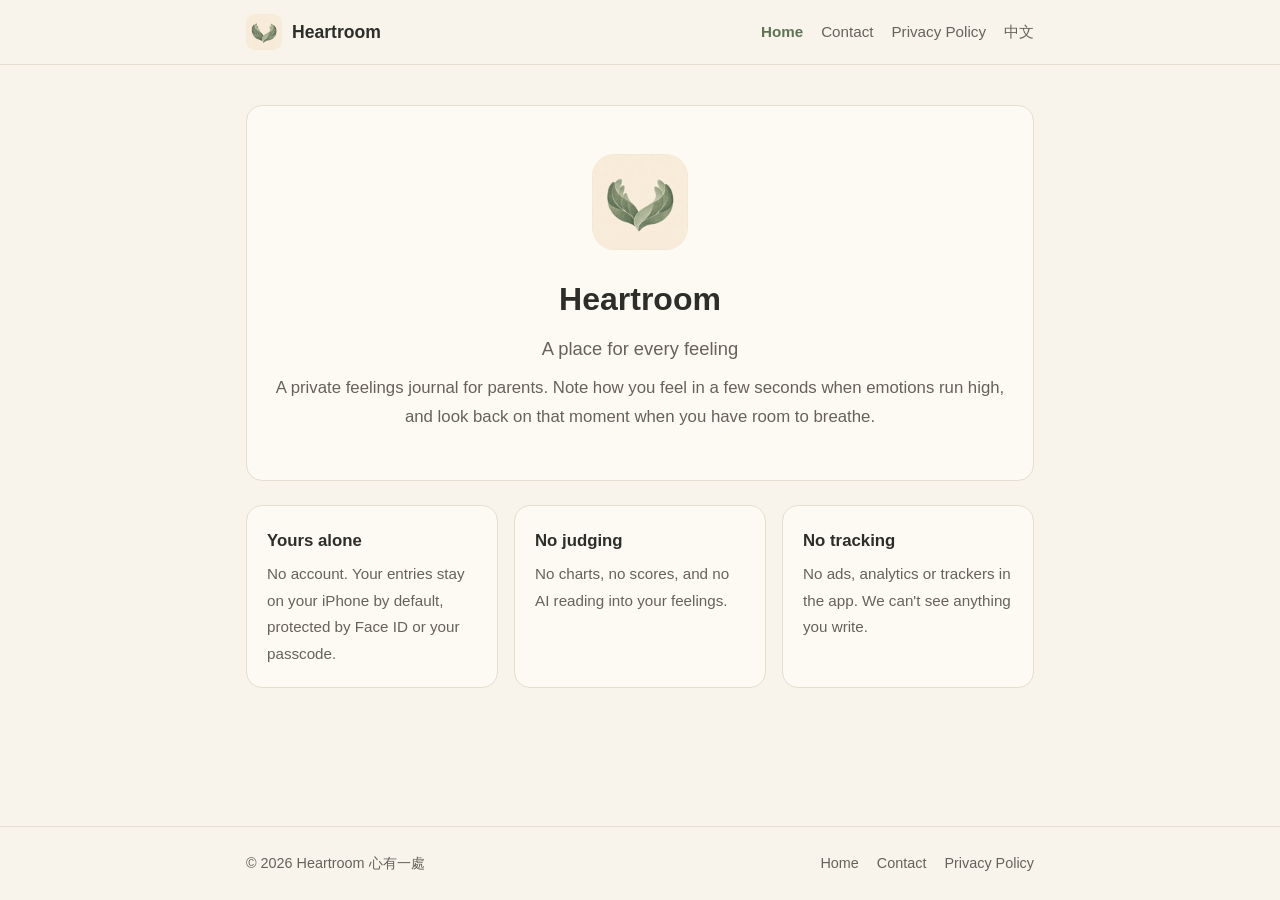
==== index.html @ 6442d348 "feat: add heartroom public website Static site (home, contact, privacy policy) in Traditional Chines" ====
<!doctype html>
<html lang="zh-Hant">
<head>
  <meta charset="utf-8">
  <meta name="viewport" content="width=device-width, initial-scale=1">
  <title>心有一處 Heartroom</title>
  <meta name="description" content="給父母的私人情緒日誌。願每一種感受，心裡都有一處可以安放。">
  <meta property="og:type" content="website">
  <meta property="og:title" content="心有一處 Heartroom">
  <meta property="og:description" content="給父母的私人情緒日誌。願每一種感受，心裡都有一處可以安放。">
  <link rel="icon" type="image/png" href="appicon.png">
  <link rel="stylesheet" href="style.css">
  <script src="lang-redirect.js"></script>
</head>
<body>
  <header class="nav-header">
    <div class="container nav-container">
      <a href="index.html" class="logo-group">
        <img src="appicon.png" alt="" class="logo-img">
        <span class="logo-text">心有一處</span>
      </a>
      <nav class="nav-links">
        <a href="index.html" class="active">首頁</a><a href="support.html">聯絡我們</a><a href="privacy-policy.html">隱私權政策</a>
        <a href="en/index.html" class="lang-switch" data-lang="en" lang="en">EN</a>
      </nav>
    </div>
  </header>

  <main class="container">
    <section class="card hero">
      <img src="appicon.png" alt="心有一處 App 圖示" class="logo-img">
      <h1>心有一處</h1>
      <p class="tagline">願每一種感受，心裡都有一處可以安放</p>
      <p class="lead">給父母的私人情緒日誌。在情緒湧上來的當下，用幾秒鐘記下自己的感受；等有餘裕時，再回頭看看當時的自己。</p>
    </section>

    <div class="points">
      <div class="point"><h2>只屬於你</h2><p>不需要帳號，資料預設只存在你的 iPhone，開啟需要 Face ID 或密碼。</p></div>
      <div class="point"><h2>不分析、不評價</h2><p>沒有圖表、沒有分數，也不用 AI 解讀你的感受。</p></div>
      <div class="point"><h2>不追蹤</h2><p>App 沒有廣告、分析或追蹤工具，我們看不到你寫的任何內容。</p></div>
    </div>
  </main>

  <footer>
    <div class="container">
      <p>© 2026 心有一處 Heartroom</p>
      <a href="index.html">首頁</a><a href="support.html">聯絡我們</a><a href="privacy-policy.html">隱私權政策</a>
    </div>
  </footer>
</body>
</html>
---- style.css ----
/* 心有一處 Heartroom 網站樣式。色彩與 App 的 Palette 一致（奶油白、草綠、森林黑）。 */
:root {
  color-scheme: light dark;
  --bg: #f8f4ec;
  --card-bg: #fdfaf4;
  --text: #2d2e2a;
  --muted: #66625b;
  --border: #e4ded0;
  --accent: #5f7355;
  --accent-hover: #4e6146;
  --accent-light: #e3e6d5;
  --radius: 16px;
  --font: -apple-system, BlinkMacSystemFont, "SF Pro Text", "PingFang TC", "Noto Sans TC", "Helvetica Neue", Arial, sans-serif;
}

@media (prefers-color-scheme: dark) {
  :root {
    --bg: #151914;
    --card-bg: #1e231c;
    --text: #efe8da;
    --muted: #b5ae9f;
    --border: #323a2f;
    --accent: #a5b795;
    --accent-hover: #b8c8a9;
    --accent-light: #2f3a2a;
  }
}

* { box-sizing: border-box; }

body {
  margin: 0;
  background-color: var(--bg);
  color: var(--text);
  font-family: var(--font);
  line-height: 1.75;
  -webkit-font-smoothing: antialiased;
  display: flex;
  flex-direction: column;
  min-height: 100vh;
  overflow-x: hidden;
}

a { color: var(--accent); }
a:hover { color: var(--accent-hover); }

.container {
  max-width: 820px;
  margin: 0 auto;
  padding: 0 16px;
  width: 100%;
}

main { flex: 1; }
main.container { padding-top: 40px; padding-bottom: 80px; }

/* 導覽列 */
.nav-header {
  padding: 14px 0;
  border-bottom: 1px solid var(--border);
  background-color: color-mix(in srgb, var(--bg) 85%, transparent);
  position: sticky;
  top: 0;
  z-index: 10;
  backdrop-filter: blur(12px);
  -webkit-backdrop-filter: blur(12px);
}

.nav-container {
  display: flex;
  justify-content: space-between;
  align-items: center;
  gap: 16px;
  flex-wrap: wrap;
}

.logo-group {
  display: flex;
  align-items: center;
  gap: 10px;
  text-decoration: none;
  color: var(--text);
}

.logo-img { width: 36px; height: 36px; border-radius: 9px; }
.logo-text { font-weight: 700; font-size: 1.1rem; }

.nav-links { display: flex; gap: 18px; flex-wrap: wrap; font-size: 0.95rem; }
.nav-links a { color: var(--muted); text-decoration: none; }
.nav-links a:hover, .nav-links a.active { color: var(--accent); }
.nav-links a.active { font-weight: 600; }

/* 卡片與內容 */
.card {
  background: var(--card-bg);
  border: 1px solid var(--border);
  border-radius: var(--radius);
  padding: 32px 28px;
}

h1 { font-size: 2rem; line-height: 1.3; margin: 0 0 12px; }
.lead { color: var(--muted); font-size: 1.05rem; margin: 0; }
.meta { color: var(--muted); font-size: 0.9rem; }

.hero { text-align: center; padding: 48px 28px; }
.hero .logo-img { width: 96px; height: 96px; border-radius: 22px; margin-bottom: 20px; }
.tagline { font-size: 1.15rem; color: var(--muted); margin: 0 0 8px; }

.points { display: grid; grid-template-columns: repeat(auto-fit, minmax(220px, 1fr)); gap: 16px; margin-top: 24px; }
.point { background: var(--card-bg); border: 1px solid var(--border); border-radius: var(--radius); padding: 20px; }
.point h2 { font-size: 1.05rem; margin: 0 0 6px; }
.point p { margin: 0; color: var(--muted); font-size: 0.95rem; }

.summary-box {
  margin: 24px 0;
  padding: 20px 22px;
  border-left: 4px solid var(--accent);
  background-color: var(--accent-light);
  border-radius: 0 var(--radius) var(--radius) 0;
}

.prose h2 {
  font-size: 1.3rem;
  color: var(--accent);
  margin: 36px 0 12px;
  border-bottom: 1px solid var(--border);
  padding-bottom: 8px;
}
.prose h3 { font-size: 1.05rem; margin: 24px 0 8px; }
.prose ul { padding-left: 1.4rem; }
.prose li { margin-bottom: 8px; }

/* 常見問題 */
.faq { margin-top: 24px; display: grid; gap: 12px; }
.faq-card { background: var(--card-bg); border: 1px solid var(--border); border-radius: var(--radius); padding: 20px 22px; }
.faq-card h3 { margin: 0 0 6px; font-size: 1.02rem; }
.faq-card p { margin: 0; color: var(--muted); }

.contact-box { text-align: center; margin-top: 24px; }
.btn {
  display: inline-block;
  background: var(--accent);
  color: var(--bg);
  text-decoration: none;
  font-weight: 600;
  padding: 12px 24px;
  border-radius: 999px;
  margin-top: 8px;
}
.btn:hover { background: var(--accent-hover); color: var(--bg); }

/* 頁尾 */
footer {
  border-top: 1px solid var(--border);
  padding: 24px 0;
  font-size: 0.9rem;
  color: var(--muted);
}
footer .container { display: flex; flex-wrap: wrap; gap: 8px 18px; align-items: center; }
footer p { margin: 0 auto 0 0; }
footer a { color: var(--muted); text-decoration: none; }
footer a:hover { color: var(--accent); }

@media (max-width: 600px) {
  h1 { font-size: 1.6rem; }
  .card { padding: 24px 18px; }
  .hero { padding: 36px 18px; }
  footer p { width: 100%; }
}
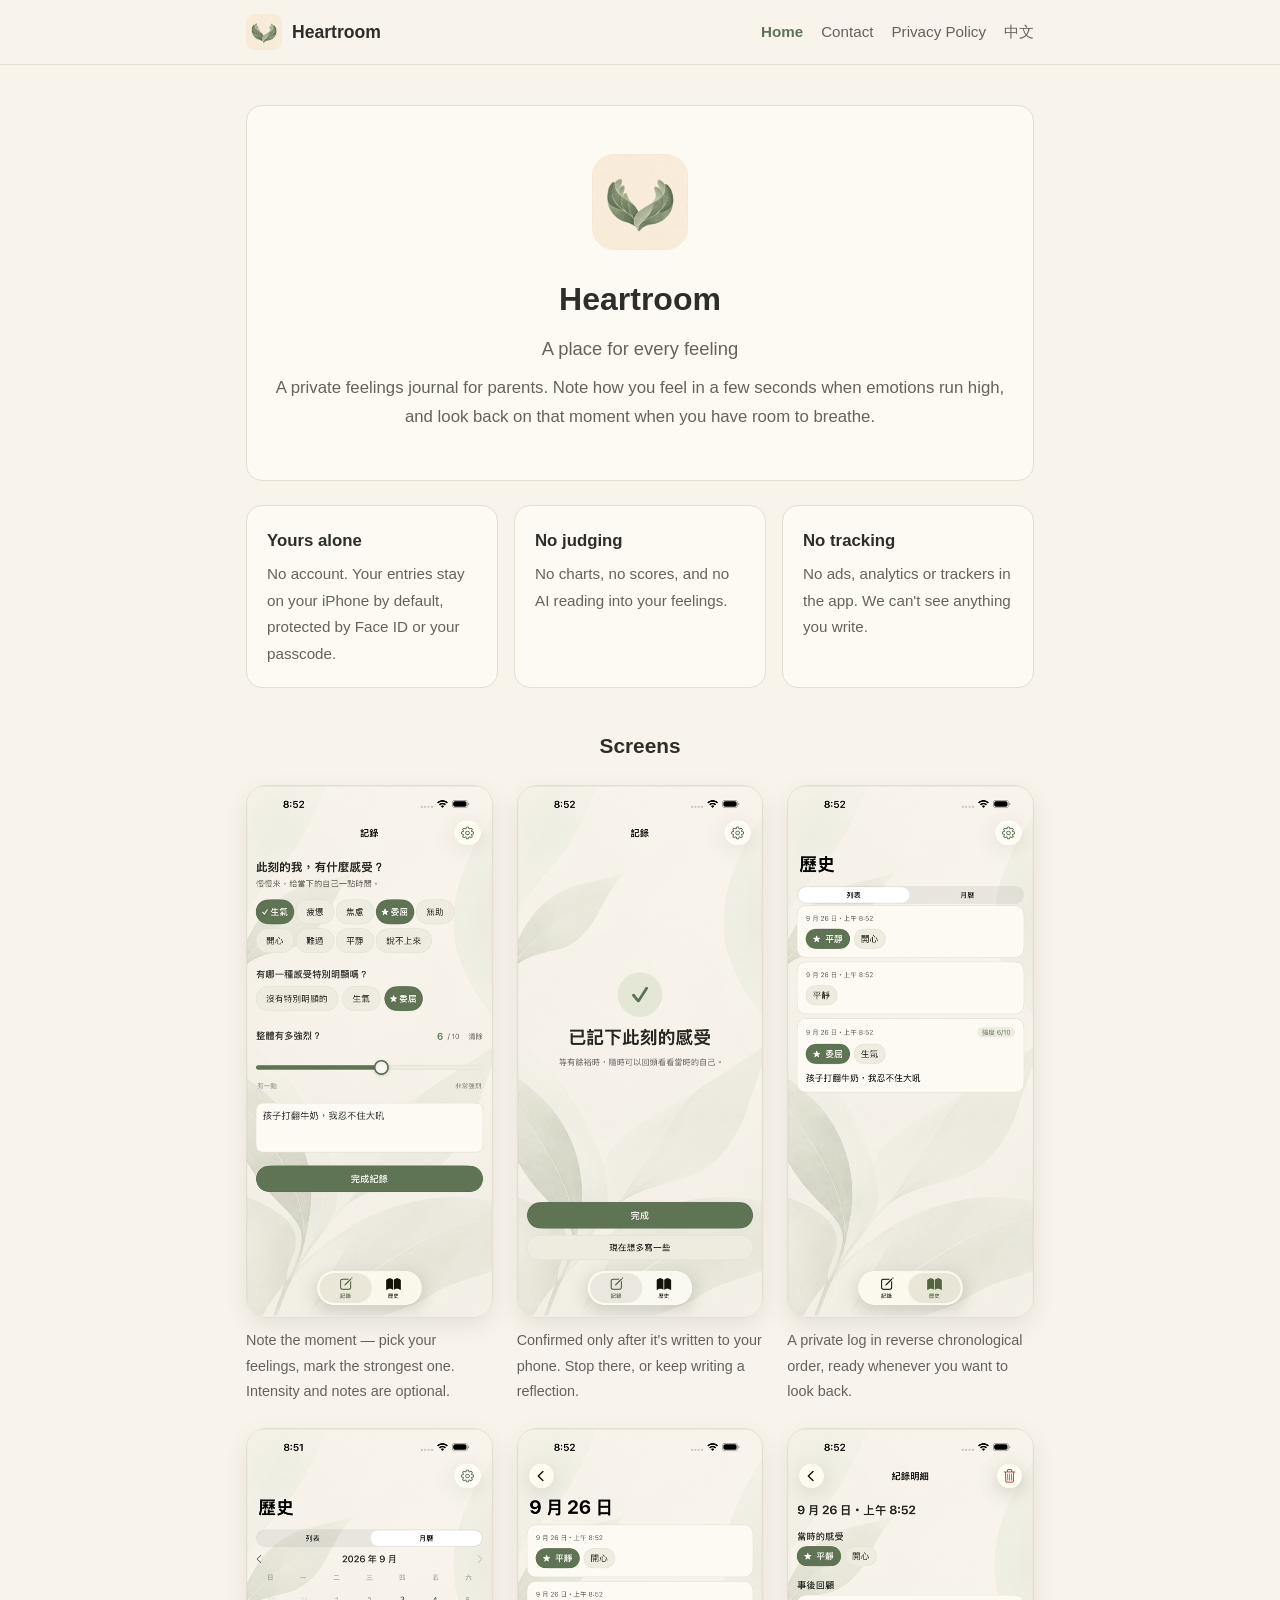
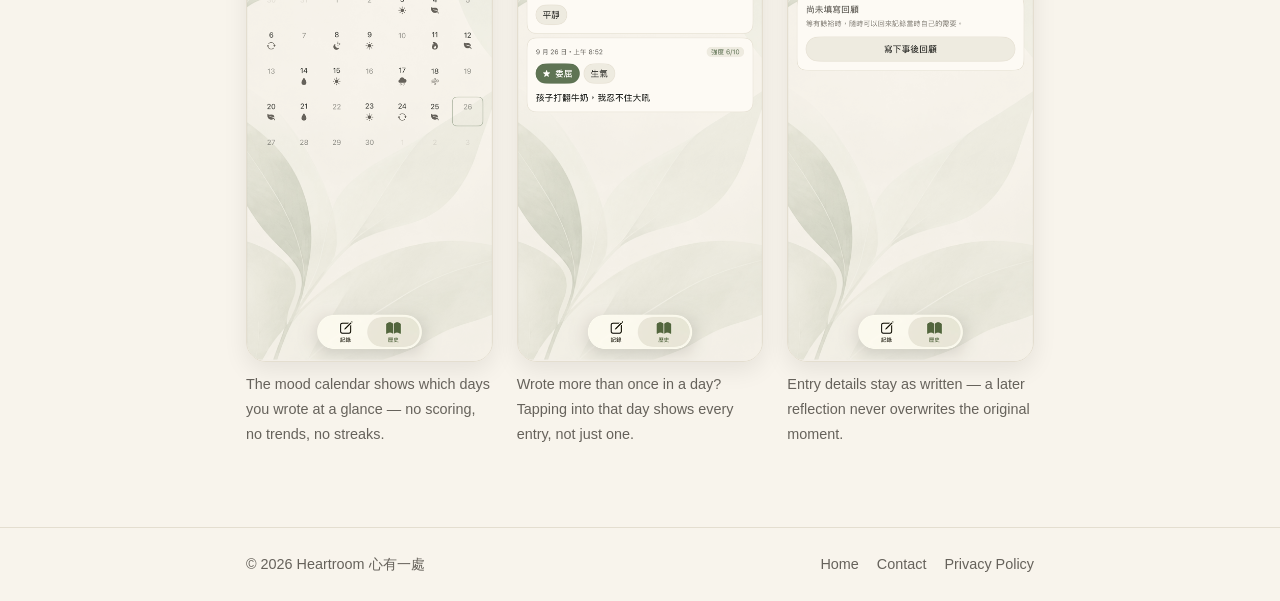
==== commit 1e8821d9: "feat: add screen preview gallery to the homepage Adds the six app screenshots (record, saved, histor" ====
--- a/index.html
+++ b/index.html
@@ -39,6 +39,36 @@
       <div class="point"><h2>不分析、不評價</h2><p>沒有圖表、沒有分數，也不用 AI 解讀你的感受。</p></div>
       <div class="point"><h2>不追蹤</h2><p>App 沒有廣告、分析或追蹤工具，我們看不到你寫的任何內容。</p></div>
     </div>
+
+    <section class="screens">
+      <h2>畫面預覽</h2>
+      <div class="screens-grid">
+        <figure class="screen-figure">
+          <img src="screenshots/01_record_entry.png" alt="記錄畫面：選擇感受、設定主要感受、拉強度、寫下想法" loading="lazy">
+          <figcaption>記下此刻——選擇感受、標出最明顯的一種，強度與備註都可以留白。</figcaption>
+        </figure>
+        <figure class="screen-figure">
+          <img src="screenshots/02_record_success.png" alt="儲存完成畫面" loading="lazy">
+          <figcaption>確認寫進手機後才顯示完成，可以直接結束，也可以接著寫回顧。</figcaption>
+        </figure>
+        <figure class="screen-figure">
+          <img src="screenshots/03_history_list.png" alt="歷史列表畫面" loading="lazy">
+          <figcaption>依時間倒序的私人日誌，隨時回頭看看寫過什麼。</figcaption>
+        </figure>
+        <figure class="screen-figure">
+          <img src="screenshots/06_history_calendar.png" alt="情緒月曆畫面" loading="lazy">
+          <figcaption>情緒月曆一覽這個月哪幾天有記錄，不做效價或強度編碼，也不計算完成率。</figcaption>
+        </figure>
+        <figure class="screen-figure">
+          <img src="screenshots/04_history_day_entries.png" alt="同一天多筆紀錄清單" loading="lazy">
+          <figcaption>同一天寫了不只一筆？點進當天也不會漏看任何一筆。</figcaption>
+        </figure>
+        <figure class="screen-figure">
+          <img src="screenshots/05_history_detail.png" alt="單筆紀錄明細畫面" loading="lazy">
+          <figcaption>紀錄明細保留原始內容，事後回顧不會覆寫當時寫下的自己。</figcaption>
+        </figure>
+      </div>
+    </section>
   </main>
 
   <footer>
--- a/style.css
+++ b/style.css
@@ -111,6 +111,25 @@
 .point h2 { font-size: 1.05rem; margin: 0 0 6px; }
 .point p { margin: 0; color: var(--muted); font-size: 0.95rem; }
 
+/* 畫面預覽 */
+.screens { margin-top: 40px; text-align: center; }
+.screens h2 { font-size: 1.3rem; margin: 0 0 20px; }
+.screens-grid {
+  display: grid;
+  grid-template-columns: repeat(auto-fit, minmax(200px, 1fr));
+  gap: 24px;
+  text-align: left;
+}
+.screen-figure { margin: 0; }
+.screen-figure img {
+  width: 100%;
+  border-radius: 20px;
+  border: 1px solid var(--border);
+  box-shadow: 0 8px 24px rgba(0, 0, 0, 0.08);
+  display: block;
+}
+.screen-figure figcaption { margin-top: 10px; color: var(--muted); font-size: 0.9rem; }
+
 .summary-box {
   margin: 24px 0;
   padding: 20px 22px;
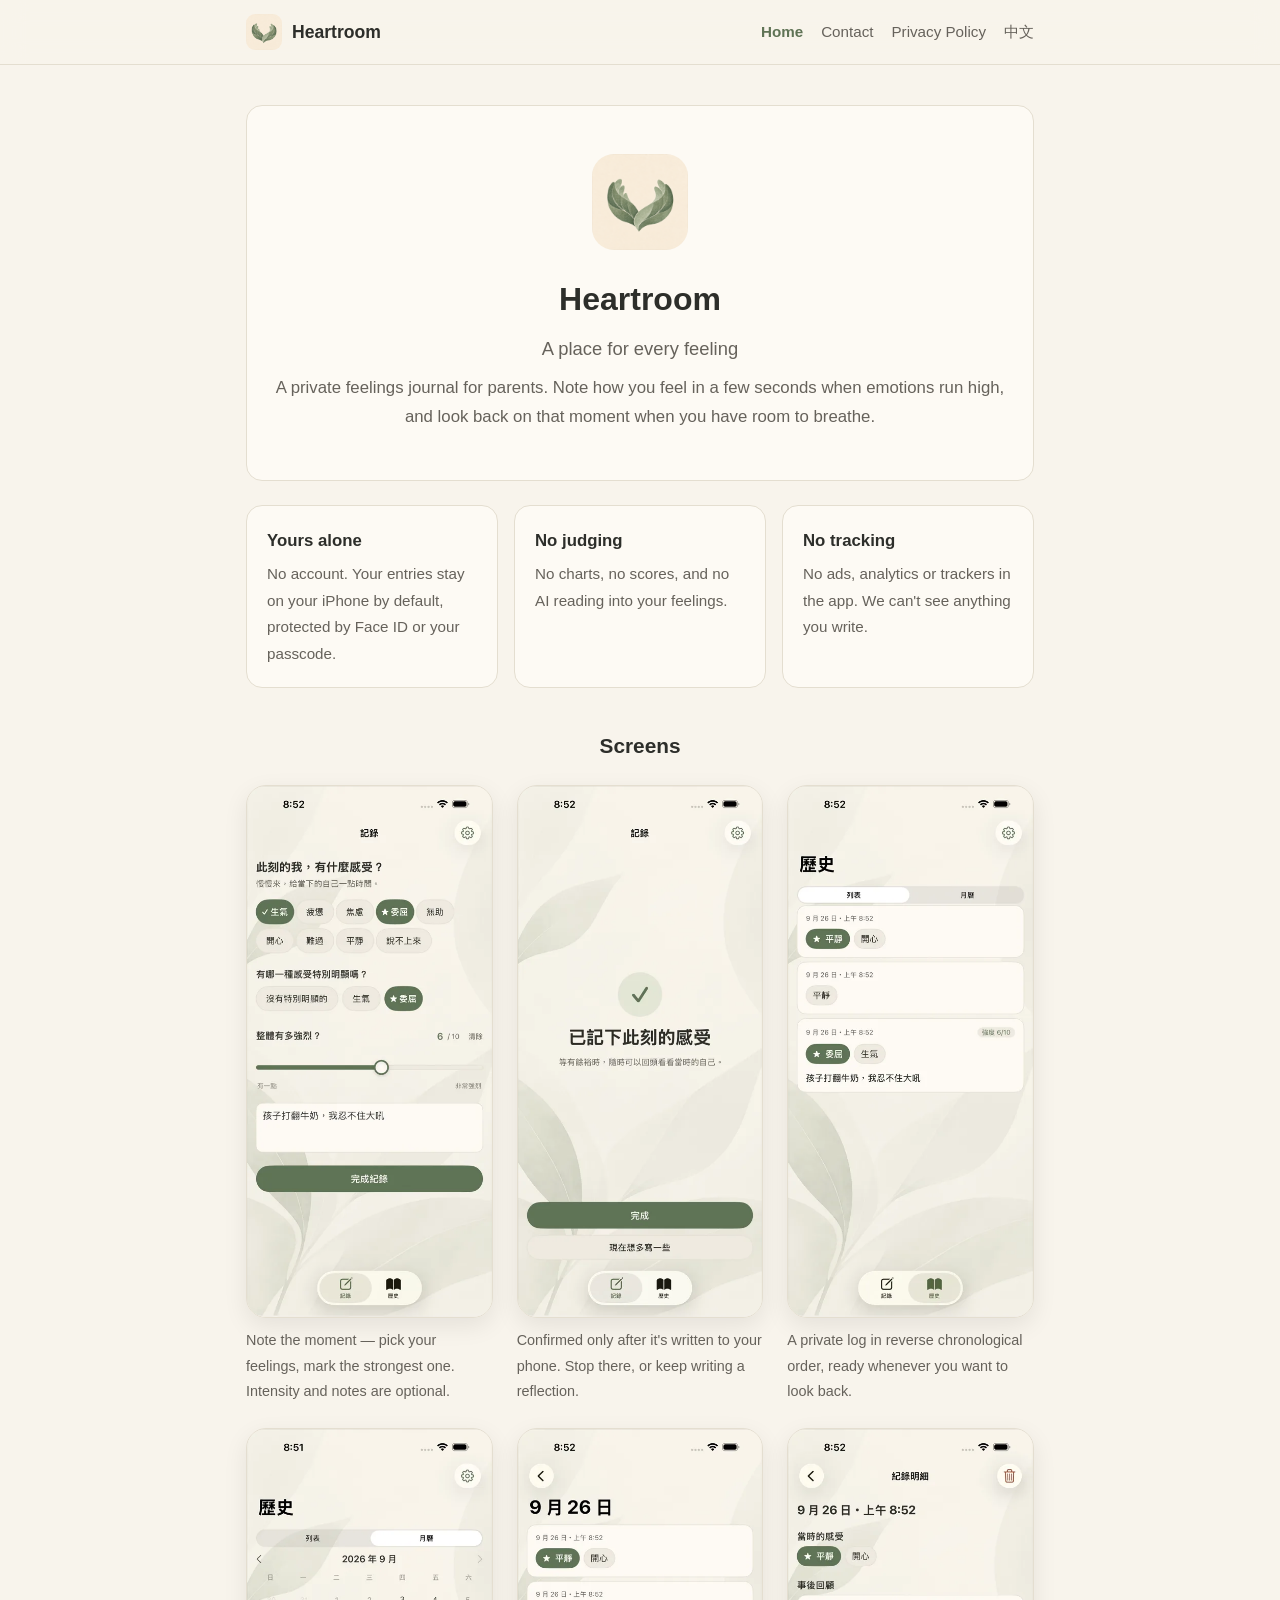
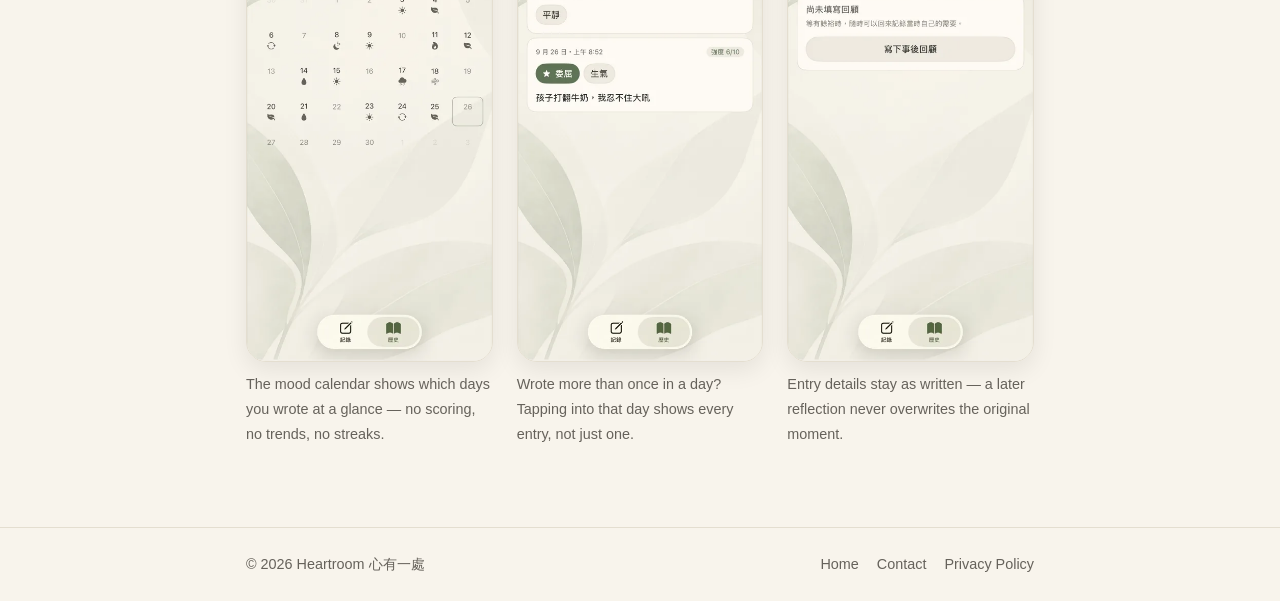
==== commit db69b1b8: "perf: switch screenshot gallery to WebP The PNG screenshots were ~2MB total and made the homepage sl" ====
--- a/index.html
+++ b/index.html
@@ -44,27 +44,27 @@
       <h2>畫面預覽</h2>
       <div class="screens-grid">
         <figure class="screen-figure">
-          <img src="screenshots/01_record_entry.png" alt="記錄畫面：選擇感受、設定主要感受、拉強度、寫下想法" loading="lazy">
+          <img src="screenshots/01_record_entry.webp" alt="記錄畫面：選擇感受、設定主要感受、拉強度、寫下想法" loading="lazy">
           <figcaption>記下此刻——選擇感受、標出最明顯的一種，強度與備註都可以留白。</figcaption>
         </figure>
         <figure class="screen-figure">
-          <img src="screenshots/02_record_success.png" alt="儲存完成畫面" loading="lazy">
+          <img src="screenshots/02_record_success.webp" alt="儲存完成畫面" loading="lazy">
           <figcaption>確認寫進手機後才顯示完成，可以直接結束，也可以接著寫回顧。</figcaption>
         </figure>
         <figure class="screen-figure">
-          <img src="screenshots/03_history_list.png" alt="歷史列表畫面" loading="lazy">
+          <img src="screenshots/03_history_list.webp" alt="歷史列表畫面" loading="lazy">
           <figcaption>依時間倒序的私人日誌，隨時回頭看看寫過什麼。</figcaption>
         </figure>
         <figure class="screen-figure">
-          <img src="screenshots/06_history_calendar.png" alt="情緒月曆畫面" loading="lazy">
+          <img src="screenshots/06_history_calendar.webp" alt="情緒月曆畫面" loading="lazy">
           <figcaption>情緒月曆一覽這個月哪幾天有記錄，不做效價或強度編碼，也不計算完成率。</figcaption>
         </figure>
         <figure class="screen-figure">
-          <img src="screenshots/04_history_day_entries.png" alt="同一天多筆紀錄清單" loading="lazy">
+          <img src="screenshots/04_history_day_entries.webp" alt="同一天多筆紀錄清單" loading="lazy">
           <figcaption>同一天寫了不只一筆？點進當天也不會漏看任何一筆。</figcaption>
         </figure>
         <figure class="screen-figure">
-          <img src="screenshots/05_history_detail.png" alt="單筆紀錄明細畫面" loading="lazy">
+          <img src="screenshots/05_history_detail.webp" alt="單筆紀錄明細畫面" loading="lazy">
           <figcaption>紀錄明細保留原始內容，事後回顧不會覆寫當時寫下的自己。</figcaption>
         </figure>
       </div>
